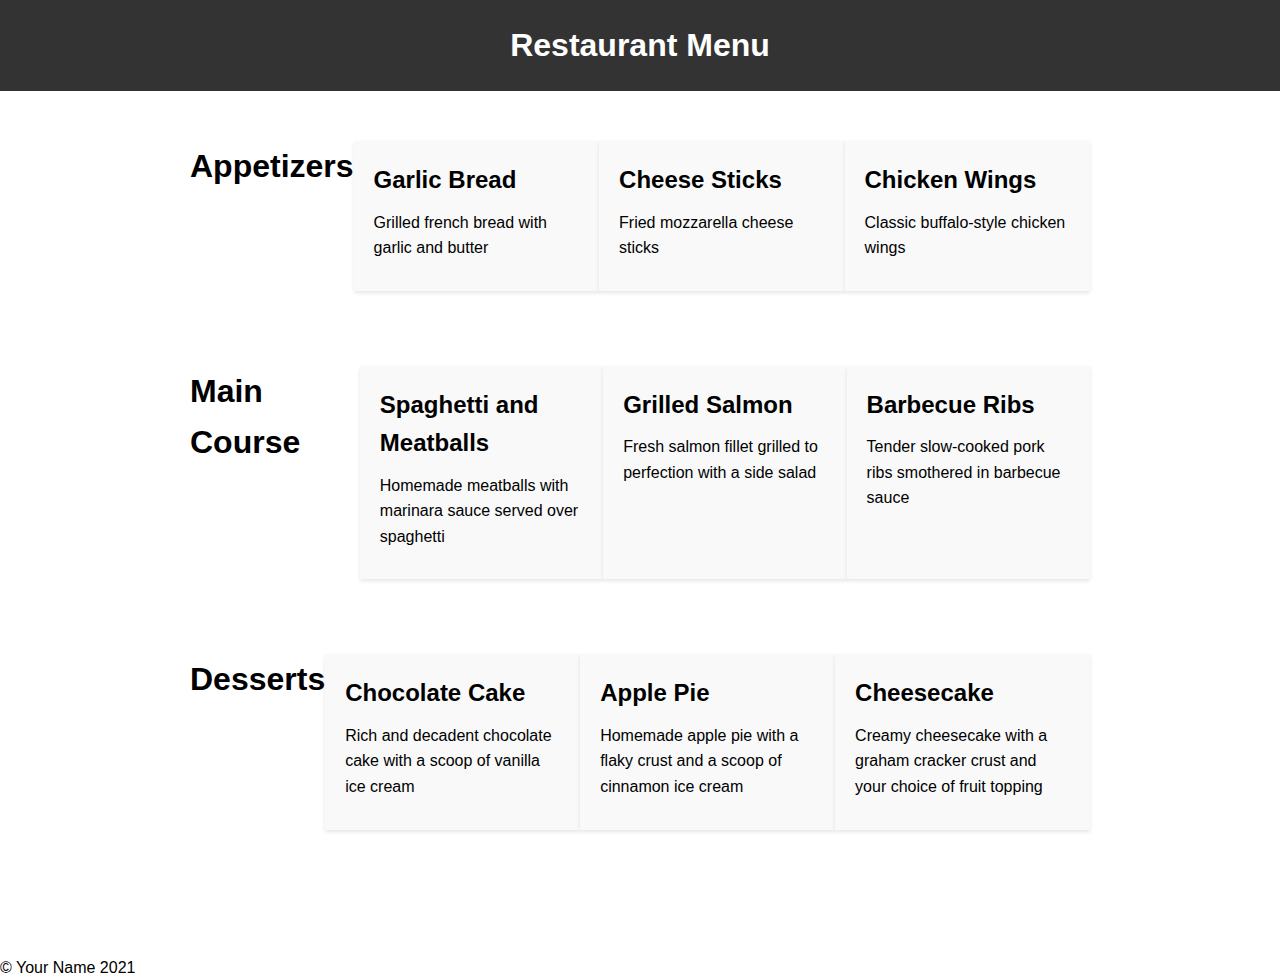
==== index.html @ 7f6da72c "Add files via upload" ====
<!DOCTYPE html>
<html>
    <head>
        <title>Restaurant Menu</title>
        <meta name="viewport" content="width=device-width, initial-scale=1.0">
        <link rel="stylesheet" type="text/css" href="style.css">
    </head>
    <body>
        <header>
            <h1>Restaurant Menu</h1>
        </header>
        
        <main>
            <section>
                <h2>Appetizers</h2>
                <div class="item">
                    <h3>Garlic Bread</h3>
                    <p>Grilled french bread with garlic and butter</p>
                </div>
                <div class="item">
                    <h3>Cheese Sticks</h3>
                    <p>Fried mozzarella cheese sticks</p>
                </div>
                <div class="item">
                    <h3>Chicken Wings</h3>
                    <p>Classic buffalo-style chicken wings</p>
                </div>
            </section>
            
            <section>
                <h2>Main Course</h2>
                <div class="item">
                    <h3>Spaghetti and Meatballs</h3>
                    <p>Homemade meatballs with marinara sauce served over spaghetti</p>
                </div>
                <div class="item">
                    <h3>Grilled Salmon</h3>
                    <p>Fresh salmon fillet grilled to perfection with a side salad</p>
                </div>
                <div class="item">
                    <h3>Barbecue Ribs</h3>
                    <p>Tender slow-cooked pork ribs smothered in barbecue sauce</p>
                </div>
            </section>
            
            <section>
                <h2>Desserts</h2>
                <div class="item">
                    <h3>Chocolate Cake</h3>
                    <p>Rich and decadent chocolate cake with a scoop of vanilla ice cream</p>
                </div>
                <div class="item">
                    <h3>Apple Pie</h3>
                    <p>Homemade apple pie with a flaky crust and a scoop of cinnamon ice cream</p>
                </div>
                <div class="item">
                    <h3>Cheesecake</h3>
                    <p>Creamy cheesecake with a graham cracker crust and your choice of fruit topping</p>
                </div>
            </section>
        </main>
        
        <footer>
            <p>&copy; Your Name 2021</p>
        </footer>
    </body>
</html>
---- style.css ----
* {
    box-sizing: border-box;
    margin: 0;
    padding: 0;
}

body {
    font-family: Arial, Helvetica, sans-serif;
    font-size: 16px;
    line-height: 1.6;
}

header {
    background-color: #333;
    color: #fff;
    padding: 20px;
    text-align: center;
}

header h1 {
    font-size: 2rem;
}

main {
    max-width: 1000px;
    margin: 0 auto;
    padding: 50px;
}

section {
    margin-bottom: 50px;
}

h2 {
    font-size: 2rem;
    margin-bottom: 25px;
}

.item {
    background-color: #f9f9f9;
    box-shadow: 0 2px 4px rgba(0,0,0,0.1);
    padding: 20px;
    margin-bottom: 25px;
}

.item h3 {
    font-size: 1.5rem;
    margin-bottom: 10px;
}

.item p {
    font-size: 1rem;
    line-height: 1.6;
    margin-bottom: 10px;
}

/* 3 column layout on desktop */
@media screen and (min-width: 768px) {
    section {
        display: flex;
        justify-content: space-between;
    }
    
    .item {
        flex-basis: 30%;
    }
}

/* 1 column layout on mobile */
@media screen and (max-width: 767px) {
    .item {
        flex-basis: 100%;
    }
}
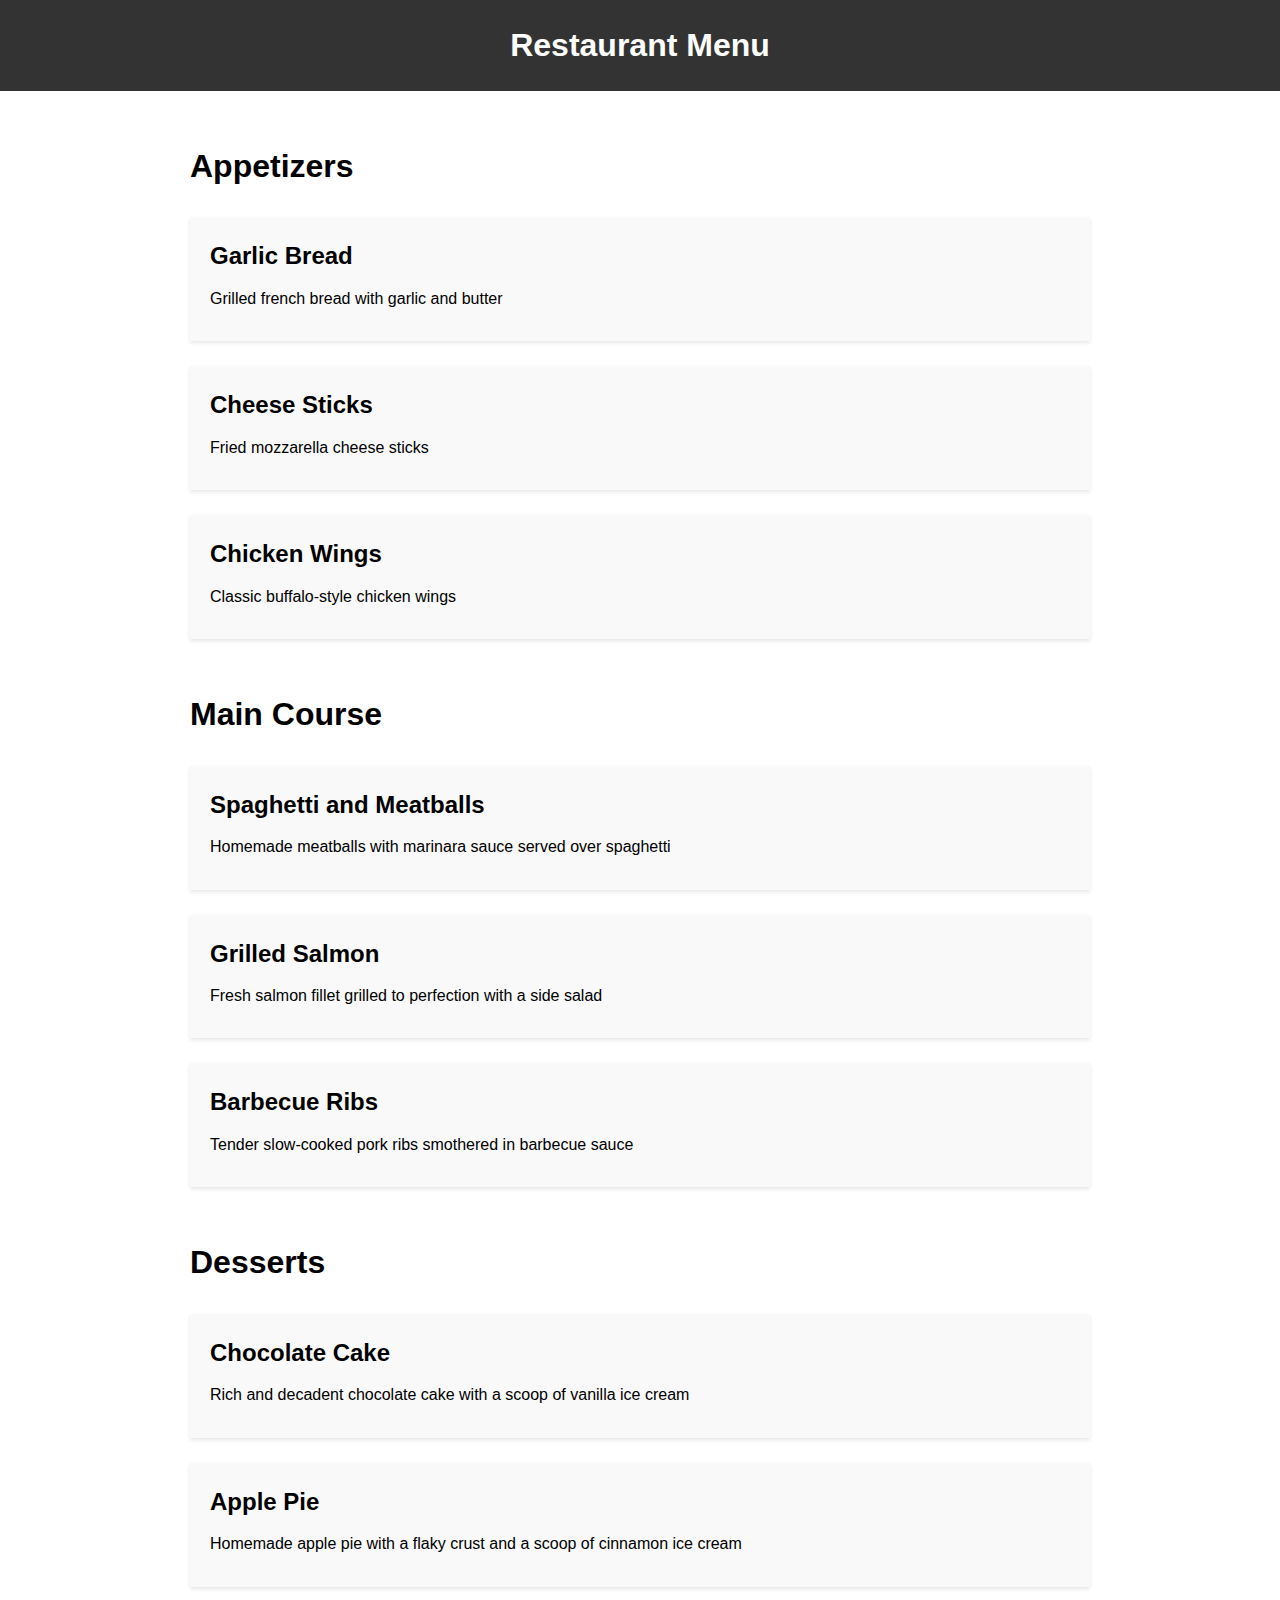
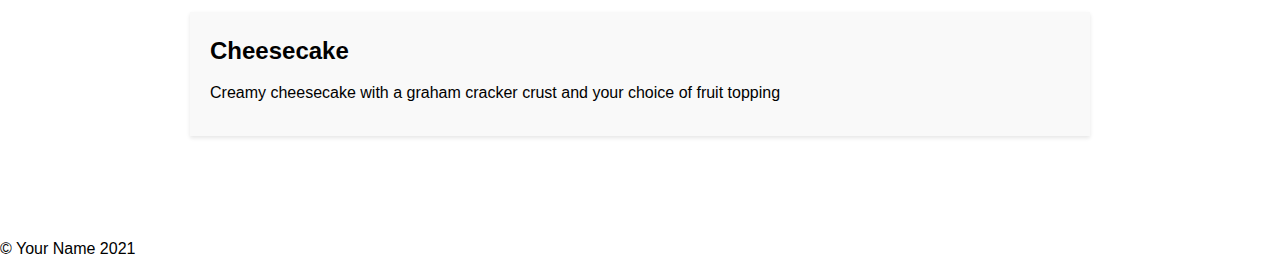
==== commit 3d78ab45: "Add files via upload" ====
--- a/index.html
+++ b/index.html
@@ -2,9 +2,66 @@
 <html>
     <head>
         <title>Restaurant Menu</title>
-        <meta name="viewport" content="width=device-width, initial-scale=1.0">
-        <link rel="stylesheet" type="text/css" href="style.css">
+        <meta charset="utf-8">
     </head>
+    <style>
+        * {
+    box-sizing: border-box;
+    margin: 0;
+    padding: 0;
+}
+
+body {
+    font-family: Arial, Helvetica, sans-serif;
+    font-size: 16px;
+    line-height: 1.6;
+}
+
+header {
+    background-color: #333;
+    color: #fff;
+    padding: 20px;
+    text-align: center;
+}
+
+header h1 {
+    font-size: 2rem;
+}
+
+main {
+    max-width: 1000px;
+    margin: 0 auto;
+    padding: 50px;
+}
+
+section {
+    margin-bottom: 50px;
+}
+
+h2 {
+    font-size: 2rem;
+    margin-bottom: 25px;
+}
+
+.item {
+    background-color: #f9f9f9;
+    box-shadow: 0 2px 4px rgba(0,0,0,0.1);
+    padding: 20px;
+    margin-bottom: 25px;
+}
+
+.item h3 {
+    font-size: 1.5rem;
+    margin-bottom: 10px;
+}
+
+.item p {
+    font-size: 1rem;
+    line-height: 1.6;
+    margin-bottom: 10px;
+}
+
+    </style>
     <body>
         <header>
             <h1>Restaurant Menu</h1>
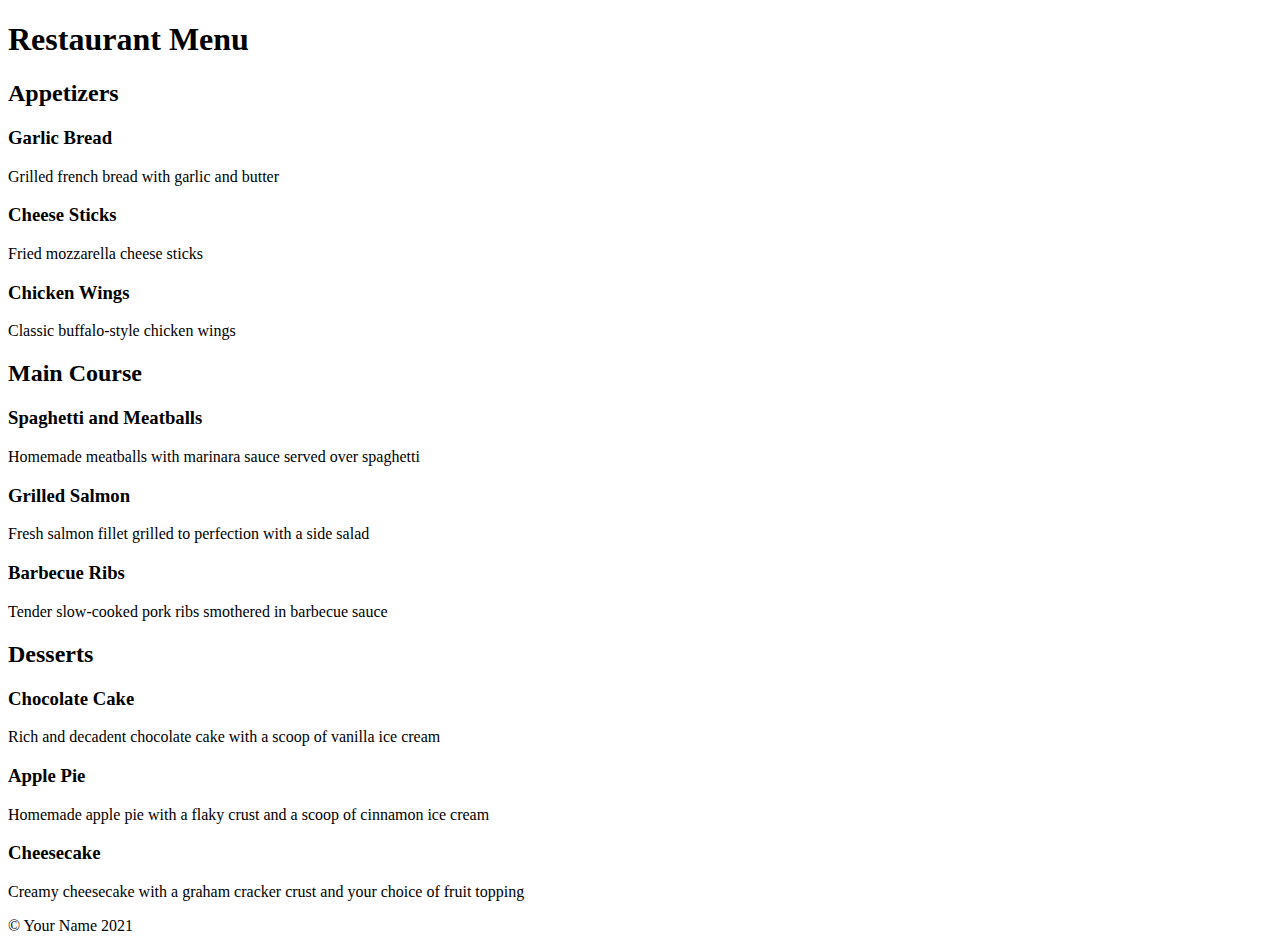
==== commit 484b8a90: "Add files via upload" ====
--- a/index.html
+++ b/index.html
@@ -5,61 +5,7 @@
         <meta charset="utf-8">
     </head>
     <style>
-        * {
-    box-sizing: border-box;
-    margin: 0;
-    padding: 0;
-}
 
-body {
-    font-family: Arial, Helvetica, sans-serif;
-    font-size: 16px;
-    line-height: 1.6;
-}
-
-header {
-    background-color: #333;
-    color: #fff;
-    padding: 20px;
-    text-align: center;
-}
-
-header h1 {
-    font-size: 2rem;
-}
-
-main {
-    max-width: 1000px;
-    margin: 0 auto;
-    padding: 50px;
-}
-
-section {
-    margin-bottom: 50px;
-}
-
-h2 {
-    font-size: 2rem;
-    margin-bottom: 25px;
-}
-
-.item {
-    background-color: #f9f9f9;
-    box-shadow: 0 2px 4px rgba(0,0,0,0.1);
-    padding: 20px;
-    margin-bottom: 25px;
-}
-
-.item h3 {
-    font-size: 1.5rem;
-    margin-bottom: 10px;
-}
-
-.item p {
-    font-size: 1rem;
-    line-height: 1.6;
-    margin-bottom: 10px;
-}
 
     </style>
     <body>
